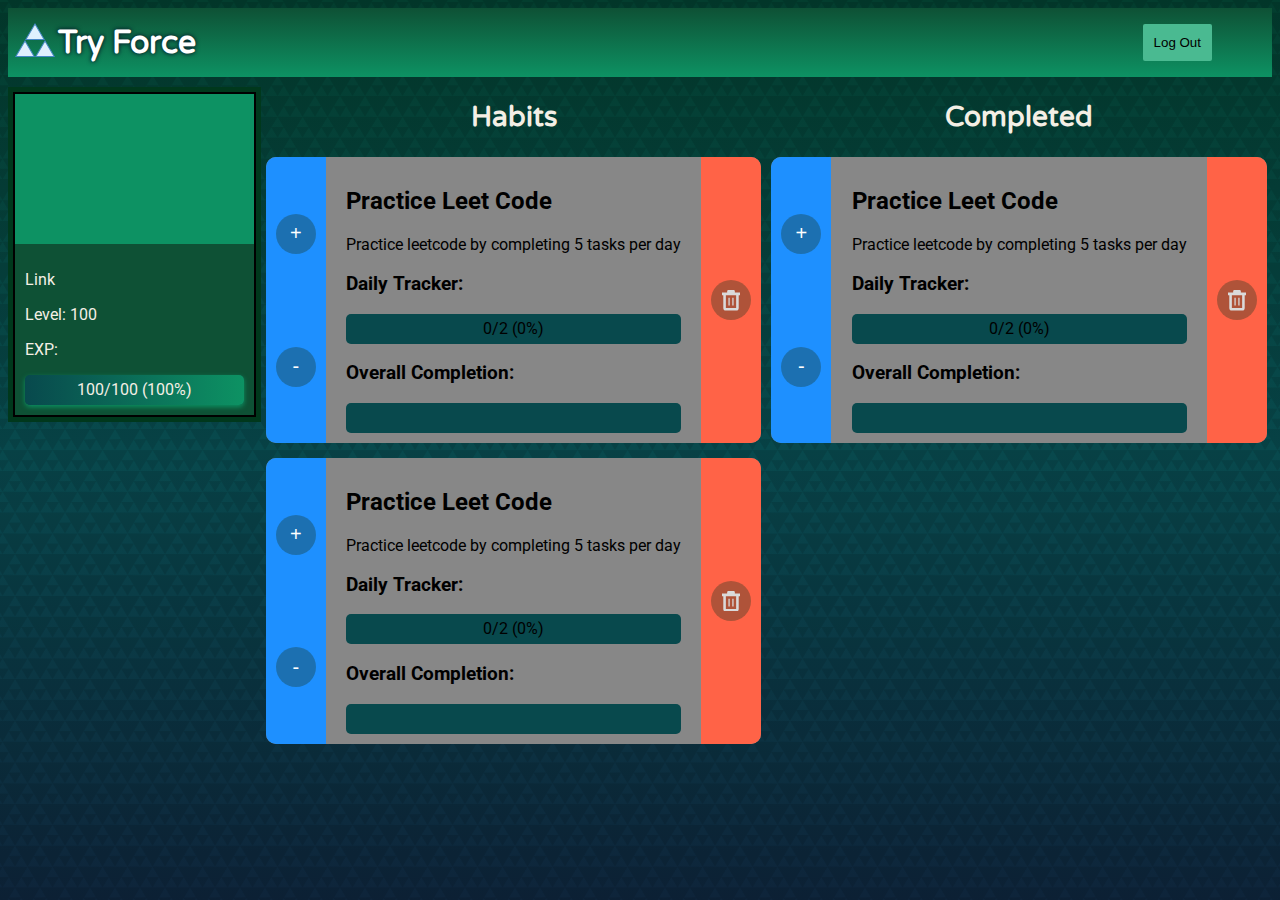
==== main.html @ 2a4e51ff "load profile pic correctly from db" ====
<!DOCTYPE html>
<html lang="en">
  <head>
    <meta charset="UTF-8" />
    <meta http-equiv="X-UA-Compatible" content="IE=edge" />
    <meta name="viewport" content="width=device-width, initial-scale=1.0" />
    <link rel="preconnect" href="https://fonts.googleapis.com" />
    <link rel="preconnect" href="https://fonts.gstatic.com" crossorigin />
    <link
      href="https://fonts.googleapis.com/css2?family=Roboto&family=Varela+Round&display=swap"
      rel="stylesheet"
    />

    <link rel="stylesheet" href="./css/normalize.css" />
    <link rel="stylesheet" href="./css/styles.css" />
    <link rel="icon" href="./favicon.ico" />
    <script defer src="./js/requests.js"></script>
    <script defer src="./js/progress.js"></script>
    <script defer src="./js/habits.js"></script>
    <script defer src="./js/modal.js"></script>
    <title>Try Force Habit Tracker</title>
  </head>
  <body>
    <header class="header--main">
      <h1 class="header--title"><img src="./images/triforce40.png" class="header--image">Try Force</h1>
      <button class="btn--log">Log Out</button>
    </header>
    <main>
      <div class="main--top">
        <section class="profile">
          <div class="profile--card">
            <div class="image--container">
              <img src="" height="150" alt="" id="profilePicture"/>
            </div>
            <div class="profile--content">
              <p>Link</p>
              <p>Level: 100</p>
              <p>EXP:</p>
              <div class="progress">
                <span class="progress--indicator">0/100 EXP</span>
                <div class="progress--done" data-done="100"></div>
              </div>
            </div>
          </div>
        </section>
        <section class="habitCards">
          <h2 class="habits--title">Habits</h2>
          <div class="habits--container">
            <div class="habit">
              <div class="habit--options">
                <button>+</button>
                <button>-</button>
              </div>
              <div class="habit--content">
                <h2 class="habit--header">Practice Leet Code</h2>
                <p class="habit--description">
                  Practice leetcode by completing 5 tasks per day
                </p>
                <h3>Daily Tracker:</h3>
                <div class="progress">
                  <span class="progress--indicator"></span>
                  <div class="progress--done" data-done="0"></div>
                </div>
                <h3>Overall Completion:</h3>
                <div class="progress">
                  <span class="progress--indicator"></span>
                  <div class="progress--done" data-done="100"></div>
                </div>
              </div>
              <div class="options--red habit--options">
                <button id="red--option"><svg xmlns="http://www.w3.org/2000/svg" viewBox="0 0 14 16"><path fill-rule="evenodd" d="M3 14h8V4H3v10zM14 4h-1v10a2 2 0 0 1-2 2H3a2 2 0 0 1-2-2V4H0V2h4V1a1 1 0 0 1 1-1h4a1 1 0 0 1 1 1v1h4v2zm-6 8h1V6H8v6zm-3 0h1V6H5v6z"></path></svg>
                </div>
                </button>
              </div>
            <div class="habit">
              <div class="habit--options">
                <button>+</button>
                <button>-</button>
              </div>
              <div class="habit--content">
                <h2 class="habit--header">Practice Leet Code</h2>
                <p class="habit--description">
                  Practice leetcode by completing 5 tasks per day
                </p>
                <h3>Daily Tracker:</h3>
                <div class="progress">
                  <span class="progress--indicator"></span>
                  <div class="progress--done" data-done="0"></div>
                </div>
                <h3>Overall Completion:</h3>
                <div class="progress">
                  <span class="progress--indicator"></span>
                  <div class="progress--done" data-done="100"></div>
                </div>
              </div>
              <div class="options--red habit--options">
                <button id="red--option"><svg xmlns="http://www.w3.org/2000/svg" viewBox="0 0 14 16"><path fill-rule="evenodd" d="M3 14h8V4H3v10zM14 4h-1v10a2 2 0 0 1-2 2H3a2 2 0 0 1-2-2V4H0V2h4V1a1 1 0 0 1 1-1h4a1 1 0 0 1 1 1v1h4v2zm-6 8h1V6H8v6zm-3 0h1V6H5v6z"></path></svg>
                </div>
                </button>
              </div>
          </div>
       

        </section>
        <section class="habitCards">
          <h2 class="habits--title">Completed</h2>
          <div class="habits--container">

            <div class="habit">
              <div class="habit--options">
                <button>+</button>
                <button>-</button>
              </div>
              <div class="habit--content">
                <h2 class="habit--header">Practice Leet Code</h2>
                <p class="habit--description">
                  Practice leetcode by completing 5 tasks per day
                </p>
                <h3>Daily Tracker:</h3>
                <div class="progress">
                  <span class="progress--indicator"></span>
                  <div class="progress--done" data-done="0"></div>
                </div>
                <h3>Overall Completion:</h3>
                <div class="progress">
                  <span class="progress--indicator"></span>
                  <div class="progress--done" data-done="90"></div>
                </div>
              </div>
              <div class="options--red habit--options">
                <button id="red--option"><svg xmlns="http://www.w3.org/2000/svg" viewBox="0 0 14 16"><path fill-rule="evenodd" d="M3 14h8V4H3v10zM14 4h-1v10a2 2 0 0 1-2 2H3a2 2 0 0 1-2-2V4H0V2h4V1a1 1 0 0 1 1-1h4a1 1 0 0 1 1 1v1h4v2zm-6 8h1V6H8v6zm-3 0h1V6H5v6z"></path></svg>
                </div>
                </button>
              </div>
          </div>
        </section>
      </div>

    </main>
    <div class="modal-bg">
      <div class="modal modal--main">
        <div class="modal--header">
          <h2>Select Profile Picture</h2>
          <div class="modal--content"></div>
          <span class="modal-close">X</span>
        </div>
      </div>
        <button class="modal-submit">Submit</button>
    </div>
  </body>
</html>
---- css/styles.css ----
*,
*::after,
*::before {
  box-sizing: border-box;
}

/* Typography */
html {
  font-size: 62.5%;
  background-image: url("../images/pattern-triforce-2x.png"),
    linear-gradient(to bottom, #033d2e 0%, #08494d 50%, #0e243a 100%);
  background-position: center center;
  background-repeat: repeat;
  background-size: 2.5rem, cover;
  height: auto;
  min-height: 100%;
}

body {
  font-size: 1.6rem;
  font-family: "Roboto", sans-serif;
  font-weight: 400;
  color: #f4efe5;
  user-select: none;
}

h1,
h2,
h3,
h4 {
  font-family: "Varela Round", sans-serif;
}

/* Header */

header {
  display: flex;
  justify-content: space-between;
  align-items: center;
  background-image: linear-gradient(#0e5135, #0d9263);
  color: #fff;
}

.header--title {
  margin-left: 2rem;
  cursor: pointer;
  text-shadow: 0 0 3px #053335, 0 0 5px #0a1928;
  transition: all 0.15s;
  margin: 10px;
  transform: translate(0, -5px);
}

.header--image {
  display: inline;
  transform: translate(-3px, 8px);
}

.header--title:hover {
  text-shadow: 1px 1px 2px #ccc, 0 0 1em #ccc, 0 0 0.2em #ccc;
}

.btn--log {
  background-color: #4aba91;
  border-radius: 2px;
  border: 1px solid transparent;
  outline: none;
  padding: 1rem;
  margin-right: 6rem;
  cursor: pointer;
  transition: all 0.15s;
}

.btn--log:hover {
  box-shadow: 0 0 5px 1px black;
}

@media screen and (max-width: 900px) {
  .header--title,
  .btn--log {
    margin-left: 0;
    margin-right: 0;
  }
}

/* Hero Section */
.hero {
  margin-top: 6rem;

  display: flex;
  justify-content: center;
  /* align-items: center; */
}

.hero--content,
.hero--register {
  width: 40%;
}

.hero--header {
  font-size: 2.5rem;
}
.hero--content {
  display: flex;
  flex-direction: column;
  align-items: center;
}

.hero--text {
  max-width: 65ch;
  font-size: 2rem;
  line-height: 1.5;
  text-align: center;
}
.pixel--container {
  display: flex;
  justify-content: center;
}

/* Forms */
::placeholder {
  /* Chrome, Firefox, Opera, Safari 10.1+ */
  color: #4aba91;
  opacity: 1; /* Firefox */
}

:-ms-input-placeholder {
  /* Internet Explorer 10-11 */
  color: #ccc;
}

::-ms-input-placeholder {
  /* Microsoft Edge */
  color: #ccc;
}

form {
  display: flex;
  flex-direction: column;
}

form input[type="text"],
input[type="email"],
input[type="password"],
select {
  border-radius: 2px;
  padding: 1rem;
  background-color: #0e5135;
  border: none;
  color: #fff;
  width: 100%;
  margin-bottom: 1.5rem;
  outline: none;
  transition: all 0.15s, visibility 0s;
}
option {
  width: 10%;
}

/* autofill */
input:-webkit-autofill {
  background-color: #0e5135;
  color: #fff;
  transition: all 5000s ease-in-out 0s;
}

form input[type="text"]:hover,
input[type="email"]:hover,
input[type="password"]:hover {
  background-color: #00381c;
}

form input:focus {
  border: 2px solid #4aba91;
}

form input[type="submit"] {
  cursor: pointer;
  padding: 1.5rem 1rem;
  border: 1px solid transparent;
  border-radius: 2px;
  font-size: 1.8rem;
  color: black;
  background-color: #d4ce46;
  box-shadow: 0 1px 3px 0 rgb(26 24 29 / 12%), 0 1px 2px 0 rgb(26 24 29 / 24%);
  transition: all 0.15s, visibility 0s;
}

form input[type="submit"]:hover {
  box-shadow: 0 3px 6px 0 rgb(26 24 29 / 16%), 0 3px 6px 0 rgb(26 24 29 / 24%);
  background-color: #eee860;
}

.errorText {
  color: tomato;
  margin: 0;
  margin-bottom: 2rem;
}

.register--title {
  font-size: 2.5rem;
}

@media screen and (max-width: 1500px) {
  .hero {
    justify-content: space-around;
  }
}
@media screen and (max-width: 950px) {
  .hero {
    flex-direction: column;
    align-items: center;
    justify-content: center;
  }
  .hero--content {
    width: 100%;
  }
  .hero--register {
    width: 80%;
  }
}
@media screen and (max-width: 750px) {
  .hero--register {
    width: 100%;
    padding: 2rem;
  }
}

/* Modal */

.modal-bg {
  position: fixed;
  top: 0;
  left: 0;
  width: 100%;
  height: 100vh;
  background-color: rgba(0, 0, 0, 0.5);
  display: flex;
  justify-content: center;
  align-items: center;
  visibility: hidden;
  opacity: 0;
  transition: visibility 0s, opacity 0.5s;
  flex-direction: column;
  z-index: 999;
}

.modal-submit {
  margin-top: 10px;
}

.bg-active {
  visibility: visible;
  opacity: 1;
}

.modal {
  /* background-color: #00381c; */
  background-image: linear-gradient(#0e5135, #0d9263);
  width: 70%;
  height: 65%;
  border-radius: 10px;
  overflow: hidden;
  padding: 1rem;
  position: relative;
  transition: all 0.1s;
}

.modal h3 {
  text-align: center;
  font-size: 3rem;
}

.modal-close {
  position: absolute;
  top: 20px;
  right: 20px;
  cursor: pointer;
  font-weight: bold;
}

/* .modal--header {
  display: flex;
  justify-content: space-between;
} */

@media screen and (max-width: 950px) {
  .modal {
    height: 50%;
    width: 90%;
  }
}
@media screen and (min-height: 900px) and (min-width: 1050px) {
  .modal {
    height: 50%;
    width: 40%;
    padding: 2rem;
    display: flex;
    flex-direction: column;
    justify-content: center;
  }
}

.modal--main {
  width: 40%;
  /* display: flex;
  flex-direction: row;
  flex-wrap: wrap; */
  overflow-y: scroll;
}

.modal--content img {
  /*width: 30%;*/
  height: 150px;
  margin-right: 1rem;
}
/* Footer */

footer {
  background-color: #00381c;
  padding: 1rem;
  position: fixed;
  bottom: 0;
  width: 100%;
  display: flex;
  justify-content: end;
}

footer p {
  margin: 0;
}

/* Main page */

.header--main {
  padding: 0rem;
}

/* Profile Section */

.profile {
  background-color: #00381c;
  width: 20%;
  padding: 0.5rem;
  margin-top: 1rem;
  height: 10%;
}

.profile--card {
  border: 2px solid black;
  width: 100%;
  overflow: hidden;
  background-color: #0e5135;
}
.image--container {
  background-color: #0d9263;
  display: flex;
  justify-content: center;
  cursor: pointer;
}
.profile--content {
  padding: 1rem;
}

/* Progress Bar */
.progress {
  background-color: #08494d;
  border-radius: 5px;
  height: 30px;
  width: 100%;
  position: relative;
  display: flex;
  align-items: center;
}
.progress--done {
  height: 100%;
  background: linear-gradient(to left, #0d9263, #08494d);
  border-radius: 5px;
  width: 0;
  opacity: 0;
  box-shadow: 0 3px 3px -5px #0d9263, 0 2px 5px #0d9263;
  display: flex;
  justify-content: center;
  align-items: center;
  transition: all 0.15s;
  position: absolute;
  top: 0;
  left: 0;
}
.progress--indicator {
  position: absolute;
  top: 5px;
  left: 0;
  width: 100%;
  height: 100%;
  text-align: center;
  z-index: 5;
}

/* Habit Cards */
.habitCards {
  width: 40%;
  display: flex;
  flex-direction: column;
  align-items: center;
}
.habits--container {
  display: flex;
  flex-direction: column;
  width: 100%;
  align-items: center;
}

.habit {
  display: flex;
  justify-content: space-between;
  align-items: center;
  background-color: rgb(135, 135, 135);
  margin-bottom: 1.5rem;
  width: 80%;
  overflow: hidden;
  color: black;
  border-radius: 10px;
}
.habit h2,
h3 {
  font-family: "Roboto", sans-serif !important;
}

.habit--increment {
  background-color: red;
  height: 100%;
  margin-right: 1rem;
}

.habit--increment button {
  height: 100%;
}

.habit--options {
  background-color: dodgerblue;
  align-self: stretch;
  display: flex;
  flex-direction: column;
  justify-content: space-around;
  padding: 1rem;
}

.options--red {
  background-color: tomato;
}
.habit--options button {
  border-radius: 50%;
  width: 40px;
  height: 40px;
  border: 1px solid transparent;
  padding: 1rem;
  cursor: pointer;
  color: white;
  background-color: rgba(27, 55, 31, 0.35);
  font-weight: 500;
  font-size: 2rem;
  transition: all 0.15s;
  display: flex;
  justify-content: center;
  align-items: center;
}

.habit--options button:hover {
  background: rgba(7, 59, 111, 0.5);
}

#red--option:hover {
  background: rgba(123, 23, 5, 0.5);
}

#red--option svg {
  fill: rgb(218, 218, 218);
  stroke-width: 0.1;
}

.habit--content {
  padding: 1rem;
}

.image--selected {
  border: 3px solid lime;
}

/* layout for main */

.main--top {
  display: flex;
}
.habits--title {
  text-align: center;
  font-size: 2.8rem;
}

@media screen and (max-width: 1550px) {
  .habit {
    width: 98%;
  }
}
@media screen and (max-width: 1200px) {
  .main--top {
    flex-direction: column;
    /* align-items: center; */
  }
  .profile {
    align-self: flex-start;
    width: 25%;
  }
  .habitCards {
    width: 100%;
  }
  .habits--container {
    flex-direction: row;
    flex-wrap: wrap;
    justify-content: space-around;
  }
  .habit {
    width: 48%;
  }
}

@media screen and (max-width: 1000px) {
  .habit {
    width: 60%;
  }
}

@media screen and (max-width: 750px) {
  .habit {
    width: 80%;
  }
}
@media screen and (max-width: 650px) {
  .habit {
    width: 100%;
  }
  .habits--container {
    padding: 1rem;
  }
}

.form--habit {
  width: 100%;
  /* background-color: ; */
}
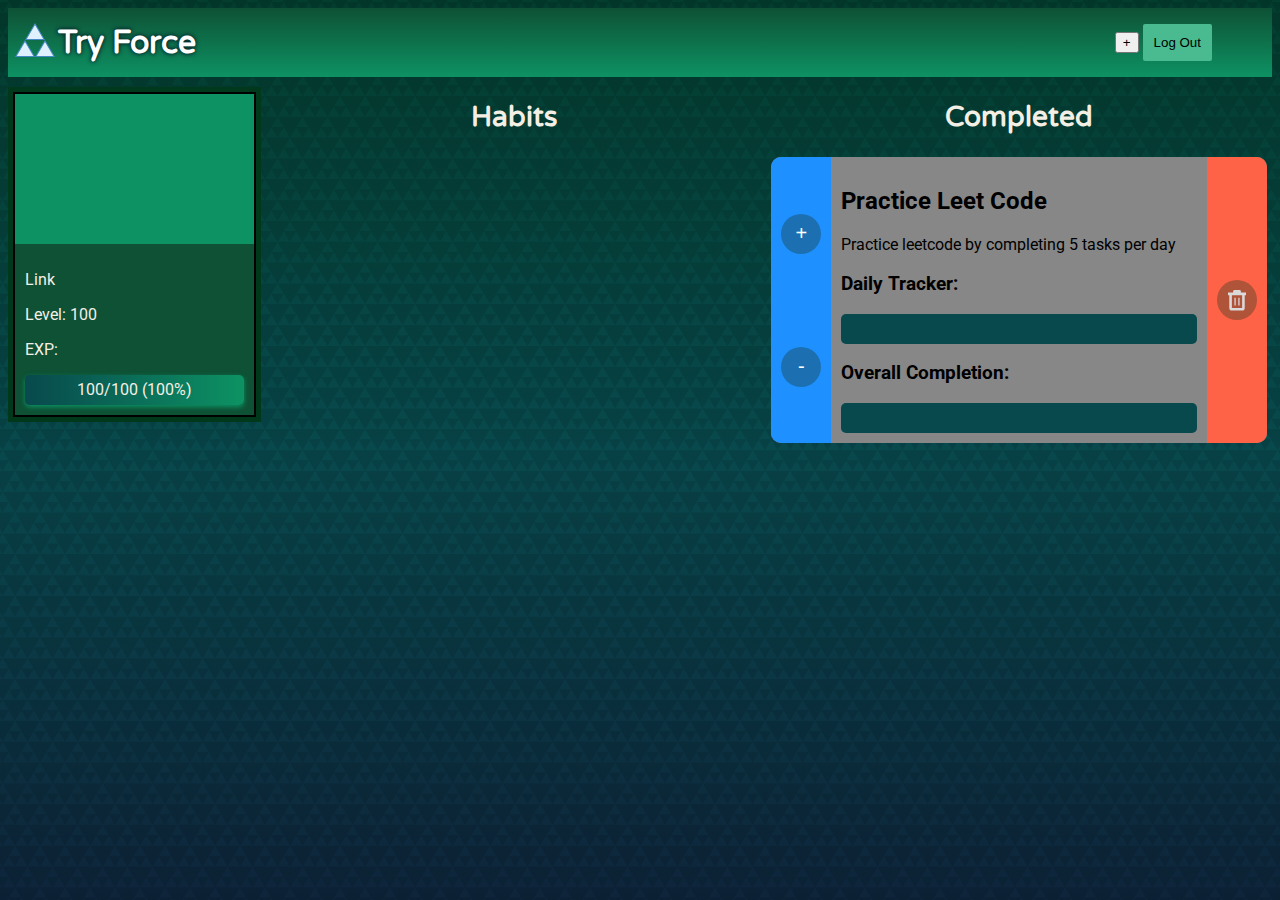
==== commit 9cb4be21: "fetch cards from user id, auth tbd" ====
--- a/main.html
+++ b/main.html
@@ -11,26 +11,31 @@
       rel="stylesheet"
     />
 
+    <script src="https://cdn.jsdelivr.net/npm/handlebars@latest/dist/handlebars.js"></script>
     <link rel="stylesheet" href="./css/normalize.css" />
     <link rel="stylesheet" href="./css/styles.css" />
     <link rel="icon" href="./favicon.ico" />
-    <script defer src="./js/requests.js"></script>
     <script defer src="./js/progress.js"></script>
     <script defer src="./js/habits.js"></script>
     <script defer src="./js/modal.js"></script>
+    <script defer src="./js/layout.js"></script>
+    <script defer src="./js/requests.js"></script>
     <title>Try Force Habit Tracker</title>
   </head>
   <body>
     <header class="header--main">
       <h1 class="header--title"><img src="./images/triforce40.png" class="header--image">Try Force</h1>
-      <button class="btn--log">Log Out</button>
+      <div class="buttons"> 
+        <button class="btn--add">+</button>
+        <button class="btn--log">Log Out</button>
+      </div>
     </header>
     <main>
       <div class="main--top">
         <section class="profile">
           <div class="profile--card">
             <div class="image--container">
-              <img src="" height="150" alt="" id="profilePicture"/>
+              <img src="./images/link.png" height="150" alt="" id="profilePicture"/>
             </div>
             <div class="profile--content">
               <p>Link</p>
@@ -46,58 +51,6 @@
         <section class="habitCards">
           <h2 class="habits--title">Habits</h2>
           <div class="habits--container">
-            <div class="habit">
-              <div class="habit--options">
-                <button>+</button>
-                <button>-</button>
-              </div>
-              <div class="habit--content">
-                <h2 class="habit--header">Practice Leet Code</h2>
-                <p class="habit--description">
-                  Practice leetcode by completing 5 tasks per day
-                </p>
-                <h3>Daily Tracker:</h3>
-                <div class="progress">
-                  <span class="progress--indicator"></span>
-                  <div class="progress--done" data-done="0"></div>
-                </div>
-                <h3>Overall Completion:</h3>
-                <div class="progress">
-                  <span class="progress--indicator"></span>
-                  <div class="progress--done" data-done="100"></div>
-                </div>
-              </div>
-              <div class="options--red habit--options">
-                <button id="red--option"><svg xmlns="http://www.w3.org/2000/svg" viewBox="0 0 14 16"><path fill-rule="evenodd" d="M3 14h8V4H3v10zM14 4h-1v10a2 2 0 0 1-2 2H3a2 2 0 0 1-2-2V4H0V2h4V1a1 1 0 0 1 1-1h4a1 1 0 0 1 1 1v1h4v2zm-6 8h1V6H8v6zm-3 0h1V6H5v6z"></path></svg>
-                </div>
-                </button>
-              </div>
-            <div class="habit">
-              <div class="habit--options">
-                <button>+</button>
-                <button>-</button>
-              </div>
-              <div class="habit--content">
-                <h2 class="habit--header">Practice Leet Code</h2>
-                <p class="habit--description">
-                  Practice leetcode by completing 5 tasks per day
-                </p>
-                <h3>Daily Tracker:</h3>
-                <div class="progress">
-                  <span class="progress--indicator"></span>
-                  <div class="progress--done" data-done="0"></div>
-                </div>
-                <h3>Overall Completion:</h3>
-                <div class="progress">
-                  <span class="progress--indicator"></span>
-                  <div class="progress--done" data-done="100"></div>
-                </div>
-              </div>
-              <div class="options--red habit--options">
-                <button id="red--option"><svg xmlns="http://www.w3.org/2000/svg" viewBox="0 0 14 16"><path fill-rule="evenodd" d="M3 14h8V4H3v10zM14 4h-1v10a2 2 0 0 1-2 2H3a2 2 0 0 1-2-2V4H0V2h4V1a1 1 0 0 1 1-1h4a1 1 0 0 1 1 1v1h4v2zm-6 8h1V6H8v6zm-3 0h1V6H5v6z"></path></svg>
-                </div>
-                </button>
-              </div>
           </div>
        
 
@@ -140,10 +93,11 @@
     <div class="modal-bg">
       <div class="modal modal--main">
         <div class="modal--header">
-          <h2>Select Profile Picture</h2>
-          <div class="modal--content"></div>
+          <h2></h2>
           <span class="modal-close">X</span>
         </div>
+        <div class="modal--content"></div>
+
       </div>
         <button class="modal-submit">Submit</button>
     </div>
--- a/css/styles.css
+++ b/css/styles.css
@@ -480,6 +480,7 @@
 
 .habit--content {
   padding: 1rem;
+  width: 100%;
 }
 
 .image--selected {
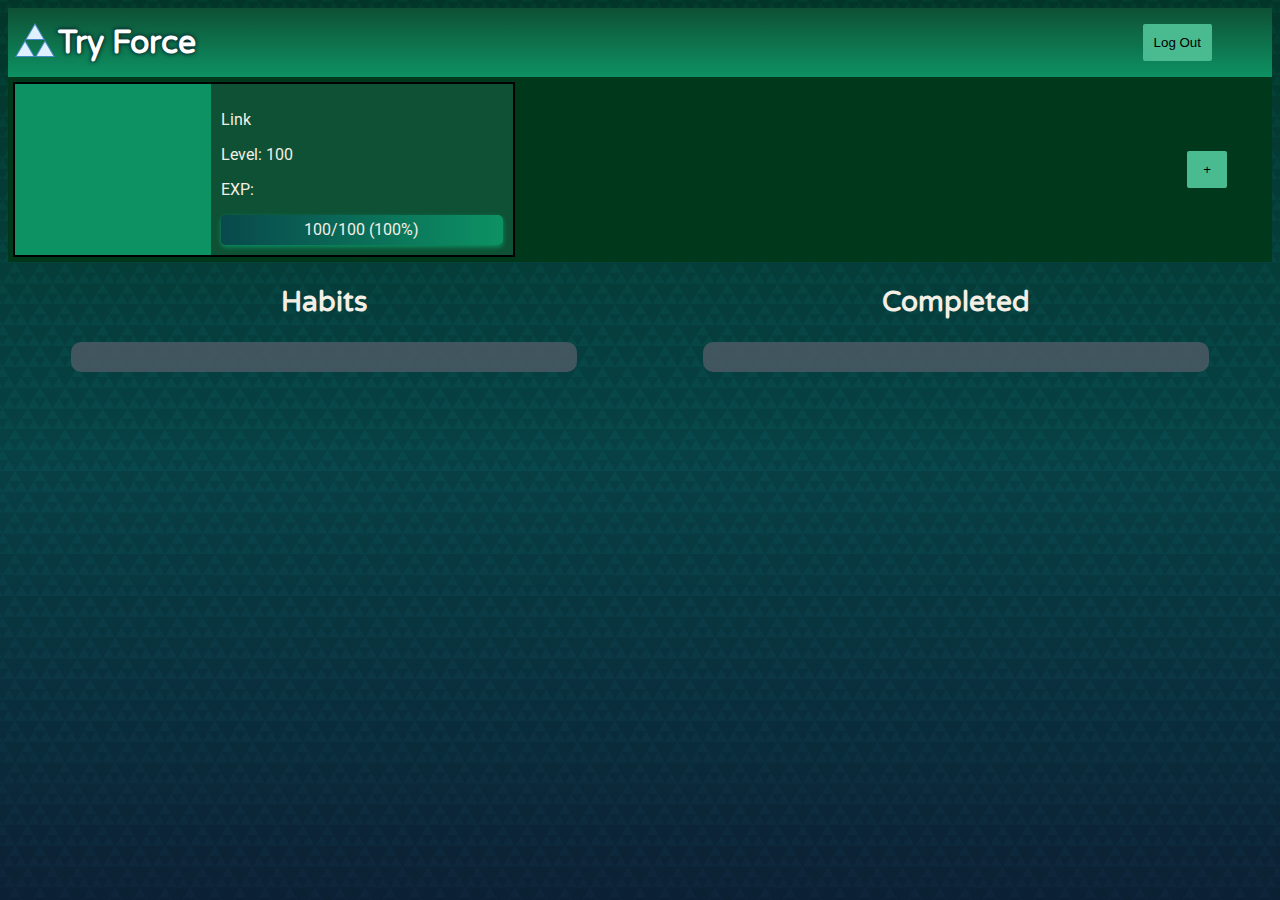
==== commit 370d66cc: "responsiveness" ====
--- a/main.html
+++ b/main.html
@@ -15,27 +15,29 @@
     <link rel="stylesheet" href="./css/normalize.css" />
     <link rel="stylesheet" href="./css/styles.css" />
     <link rel="icon" href="./favicon.ico" />
+    <script defer src="./js/requests.js"></script>
+    <script defer src="./js/layout.js"></script>
     <script defer src="./js/progress.js"></script>
     <script defer src="./js/habits.js"></script>
     <script defer src="./js/modal.js"></script>
-    <script defer src="./js/layout.js"></script>
-    <script defer src="./js/requests.js"></script>
+    <script defer src="./js/easteregg.js"></script>
     <title>Try Force Habit Tracker</title>
   </head>
   <body>
     <header class="header--main">
-      <h1 class="header--title"><img src="./images/triforce40.png" class="header--image">Try Force</h1>
-      <div class="buttons"> 
-        <button class="btn--add">+</button>
-        <button class="btn--log">Log Out</button>
+      <h1 class="header--title">
+        <img src="./images/triforce40.png" class="header--image" />Try Force
+      </h1>
+      <div class="buttons">
+        <button class="btn btn--log">Log Out</button>
       </div>
     </header>
     <main>
-      <div class="main--top">
+      <div class="top--container">
         <section class="profile">
           <div class="profile--card">
             <div class="image--container">
-              <img src="./images/link.png" height="150" alt="" id="profilePicture"/>
+              <img src="" height="150" alt="" id="profilePicture" />
             </div>
             <div class="profile--content">
               <p>Link</p>
@@ -48,47 +50,19 @@
             </div>
           </div>
         </section>
+        <button class="btn btn--add">+</button>
+      </div>
+
+      <div class="main--top">
         <section class="habitCards">
           <h2 class="habits--title">Habits</h2>
-          <div class="habits--container">
-          </div>
-       
-
+          <div class="habits--container"></div>
         </section>
         <section class="habitCards">
           <h2 class="habits--title">Completed</h2>
-          <div class="habits--container">
-
-            <div class="habit">
-              <div class="habit--options">
-                <button>+</button>
-                <button>-</button>
-              </div>
-              <div class="habit--content">
-                <h2 class="habit--header">Practice Leet Code</h2>
-                <p class="habit--description">
-                  Practice leetcode by completing 5 tasks per day
-                </p>
-                <h3>Daily Tracker:</h3>
-                <div class="progress">
-                  <span class="progress--indicator"></span>
-                  <div class="progress--done" data-done="0"></div>
-                </div>
-                <h3>Overall Completion:</h3>
-                <div class="progress">
-                  <span class="progress--indicator"></span>
-                  <div class="progress--done" data-done="90"></div>
-                </div>
-              </div>
-              <div class="options--red habit--options">
-                <button id="red--option"><svg xmlns="http://www.w3.org/2000/svg" viewBox="0 0 14 16"><path fill-rule="evenodd" d="M3 14h8V4H3v10zM14 4h-1v10a2 2 0 0 1-2 2H3a2 2 0 0 1-2-2V4H0V2h4V1a1 1 0 0 1 1-1h4a1 1 0 0 1 1 1v1h4v2zm-6 8h1V6H8v6zm-3 0h1V6H5v6z"></path></svg>
-                </div>
-                </button>
-              </div>
-          </div>
+          <div class="habits--container habits--completed"></div>
         </section>
       </div>
-
     </main>
     <div class="modal-bg">
       <div class="modal modal--main">
@@ -97,9 +71,8 @@
           <span class="modal-close">X</span>
         </div>
         <div class="modal--content"></div>
-
       </div>
-        <button class="modal-submit">Submit</button>
+      <button class="modal-submit">Submit</button>
     </div>
   </body>
 </html>
--- a/css/styles.css
+++ b/css/styles.css
@@ -21,7 +21,6 @@
   font-family: "Roboto", sans-serif;
   font-weight: 400;
   color: #f4efe5;
-  user-select: none;
 }
 
 h1,
@@ -59,17 +58,23 @@
   text-shadow: 1px 1px 2px #ccc, 0 0 1em #ccc, 0 0 0.2em #ccc;
 }
 
-.btn--log {
+.btn {
   background-color: #4aba91;
   border-radius: 2px;
   border: 1px solid transparent;
   outline: none;
   padding: 1rem;
-  margin-right: 6rem;
   cursor: pointer;
   transition: all 0.15s;
 }
-
+.btn--log {
+  margin-right: 6rem;
+}
+.btn--add {
+  padding: 1rem 1.5rem;
+  align-self: center;
+  margin-right: 4rem;
+}
 .btn--log:hover {
   box-shadow: 0 0 5px 1px black;
 }
@@ -140,6 +145,7 @@
 
 form input[type="text"],
 input[type="email"],
+input[type="number"],
 input[type="password"],
 select {
   border-radius: 2px;
@@ -282,14 +288,46 @@
   display: flex;
   justify-content: space-between;
 } */
-
+.modal--main {
+  width: 50%;
+  padding: 4rem;
+  overflow-y: scroll;
+}
+@media screen and (max-width: 1200px) {
+  .modal--main {
+    width: 50%;
+    height: 55%;
+    padding: 4rem;
+    display: flex;
+    flex-direction: column;
+    justify-content: center;
+  }
+}
 @media screen and (max-width: 950px) {
   .modal {
-    height: 50%;
+    height: 55%;
+    width: 60%;
+  }
+}
+@media screen and (max-width: 750px) {
+  .modal {
+    height: 70%;
+    width: 70%;
+  }
+}
+@media screen and (max-width: 650px) {
+  .modal {
+    height: 70%;
+    width: 80%;
+  }
+}
+@media screen and (max-width: 450px) {
+  .modal {
+    height: 70%;
     width: 90%;
   }
 }
-@media screen and (min-height: 900px) and (min-width: 1050px) {
+@media screen and (min-height: 900px) {
   .modal {
     height: 50%;
     width: 40%;
@@ -300,14 +338,6 @@
   }
 }
 
-.modal--main {
-  width: 40%;
-  /* display: flex;
-  flex-direction: row;
-  flex-wrap: wrap; */
-  overflow-y: scroll;
-}
-
 .modal--content img {
   /*width: 30%;*/
   height: 150px;
@@ -337,27 +367,34 @@
 
 /* Profile Section */
 
+.top--container {
+  display: flex;
+  background-color: #00381c;
+  width: 100%;
+  padding: 0.5rem;
+  height: 10%;
+  justify-content: space-between;
+}
 .profile {
-  background-color: #00381c;
-  width: 20%;
-  padding: 0.5rem;
-  margin-top: 1rem;
-  height: 10%;
-}
-
+  width: 40%;
+}
 .profile--card {
+  display: flex;
   border: 2px solid black;
   width: 100%;
   overflow: hidden;
   background-color: #0e5135;
 }
 .image--container {
+  flex: 2.5;
   background-color: #0d9263;
   display: flex;
   justify-content: center;
+  padding: 1rem;
   cursor: pointer;
 }
 .profile--content {
+  flex: 4;
   padding: 1rem;
 }
 
@@ -403,7 +440,12 @@
   flex-direction: column;
   align-items: center;
 }
+
 .habits--container {
+  background: rgba(79, 91, 102, 0.8);
+  border-radius: 10px;
+  padding: 2rem;
+  padding-bottom: 1rem;
   display: flex;
   flex-direction: column;
   width: 100%;
@@ -491,6 +533,9 @@
 
 .main--top {
   display: flex;
+  justify-content: space-around;
+  padding-bottom: 4rem;
+  /* height: 100vh; */
 }
 .habits--title {
   text-align: center;
@@ -508,8 +553,7 @@
     /* align-items: center; */
   }
   .profile {
-    align-self: flex-start;
-    width: 25%;
+    width: 50%;
   }
   .habitCards {
     width: 100%;
@@ -518,6 +562,7 @@
     flex-direction: row;
     flex-wrap: wrap;
     justify-content: space-around;
+    height: 10%;
   }
   .habit {
     width: 48%;
@@ -526,19 +571,31 @@
 
 @media screen and (max-width: 1000px) {
   .habit {
-    width: 60%;
+    width: 90%;
+  }
+  .habits--container {
+    width: 80%;
   }
 }
 
 @media screen and (max-width: 750px) {
   .habit {
-    width: 80%;
+    width: 100%;
+  }
+  .habits--container {
+    width: 100%;
+  }
+  .profile {
+    width: 65%;
   }
 }
 @media screen and (max-width: 650px) {
   .habit {
     width: 100%;
   }
+  .profile {
+    width: 75%;
+  }
   .habits--container {
     padding: 1rem;
   }
@@ -548,3 +605,34 @@
   width: 100%;
   /* background-color: ; */
 }
+
+@keyframes append-animate {
+  from {
+    transform: scale(0);
+    opacity: 0;
+  }
+  to {
+    transform: scale(1);
+    opacity: 1;
+  }
+}
+
+@keyframes append-out {
+  from {
+    transform: scale(1);
+    opacity: 1;
+  }
+  to {
+    transform: scale(0);
+    opacity: 0;
+  }
+}
+
+.appended {
+  animation: append-animate 0.3s;
+  /* transition: all 0.3s; */
+}
+
+.deleted {
+  animation: append-out 0.3s;
+}
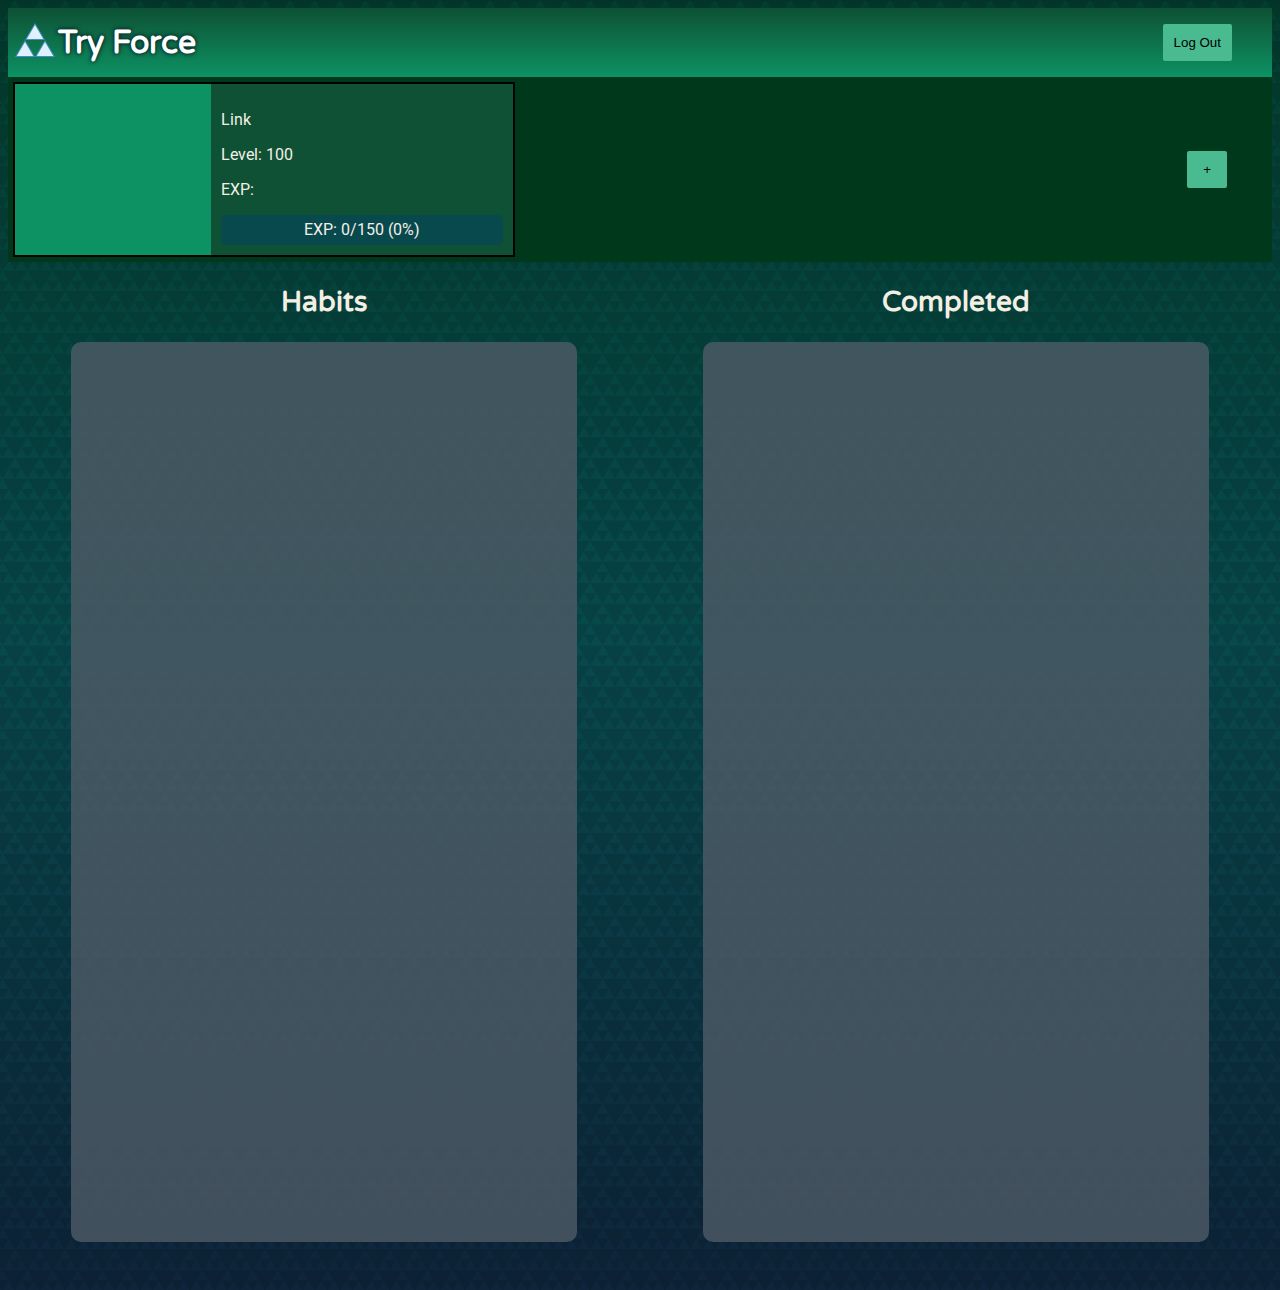
==== commit 15bdc5e3: "styling changes" ====
--- a/main.html
+++ b/main.html
@@ -29,7 +29,7 @@
         <img src="./images/triforce40.png" class="header--image" />Try Force
       </h1>
       <div class="buttons">
-        <button class="btn btn--log">Log Out</button>
+        <button class="btn btn--logOut">Log Out</button>
       </div>
     </header>
     <main>
--- a/css/styles.css
+++ b/css/styles.css
@@ -67,15 +67,17 @@
   cursor: pointer;
   transition: all 0.15s;
 }
-.btn--log {
-  margin-right: 6rem;
+.btn--log,
+.btn--logOut {
+  margin-right: 4rem;
 }
 .btn--add {
   padding: 1rem 1.5rem;
   align-self: center;
   margin-right: 4rem;
 }
-.btn--log:hover {
+.btn--log:hover,
+.btn:hover {
   box-shadow: 0 0 5px 1px black;
 }
 
@@ -262,7 +264,7 @@
 .modal {
   /* background-color: #00381c; */
   background-image: linear-gradient(#0e5135, #0d9263);
-  width: 70%;
+  width: 50%;
   height: 65%;
   border-radius: 10px;
   overflow: hidden;
@@ -444,12 +446,16 @@
 .habits--container {
   background: rgba(79, 91, 102, 0.8);
   border-radius: 10px;
+  height: 100vh;
+  padding: 2rem;
+  display: flex;
+  flex-direction: column;
+  width: 100%;
+  align-items: center;
+}
+.habits--container:has(+ div) {
   padding: 2rem;
   padding-bottom: 1rem;
-  display: flex;
-  flex-direction: column;
-  width: 100%;
-  align-items: center;
 }
 
 .habit {
@@ -562,7 +568,7 @@
     flex-direction: row;
     flex-wrap: wrap;
     justify-content: space-around;
-    height: 10%;
+    height: 20%;
   }
   .habit {
     width: 48%;
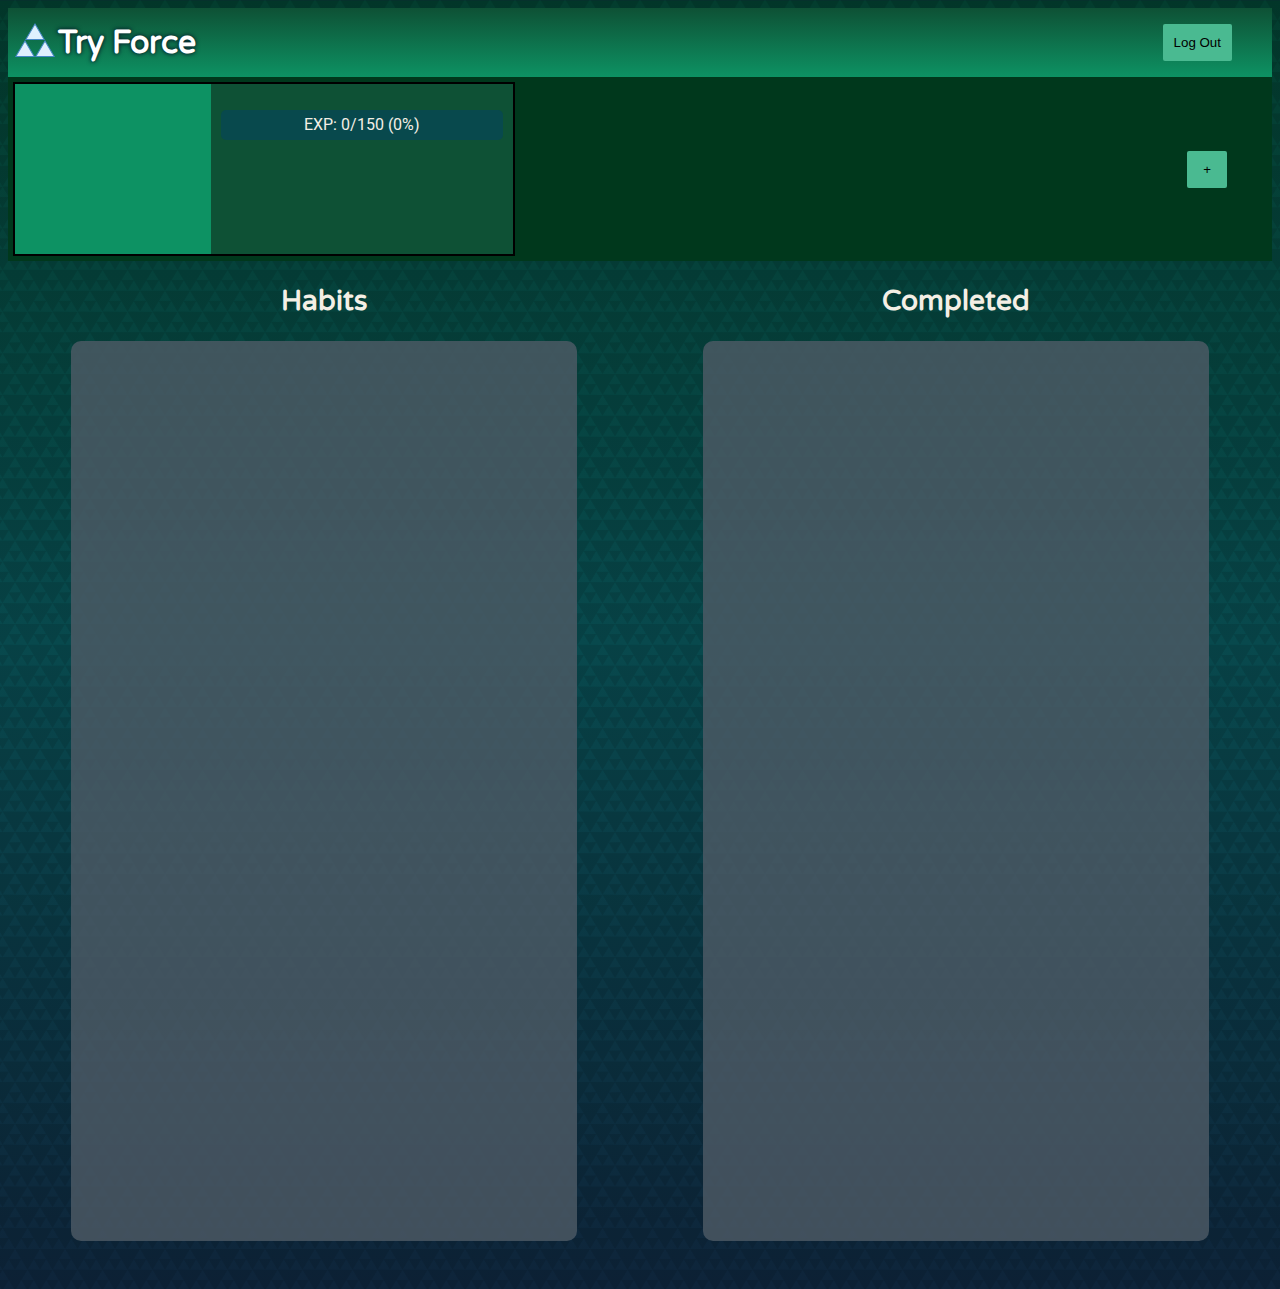
==== commit e4659efe: "load player name in name area instead of static 'Link'" ====
--- a/main.html
+++ b/main.html
@@ -40,9 +40,8 @@
               <img src="" height="150" alt="" id="profilePicture" />
             </div>
             <div class="profile--content">
-              <p>Link</p>
-              <p>Level: 100</p>
-              <p>EXP:</p>
+              <p id="playerName"></p>
+              <p id="playerLevel"></p>
               <div class="progress">
                 <span class="progress--indicator">0/100 EXP</span>
                 <div class="progress--done" data-done="100"></div>
